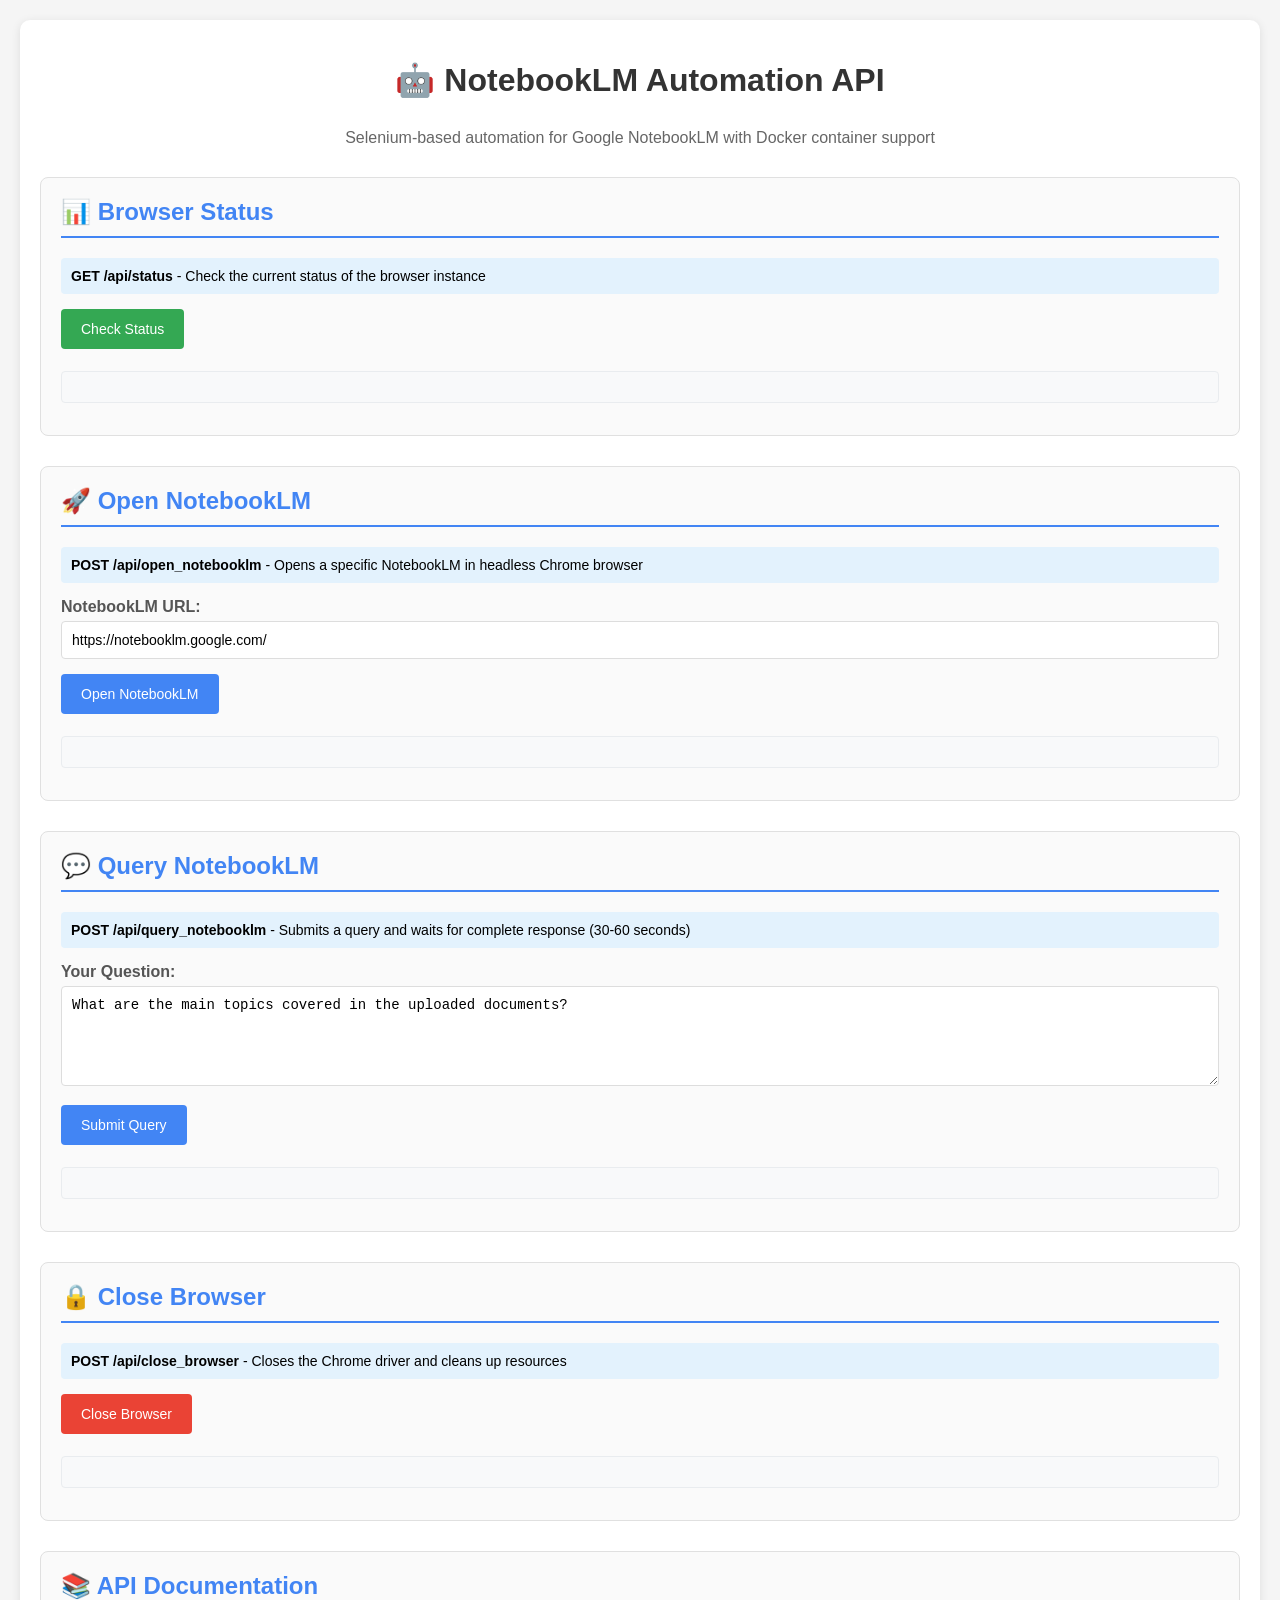
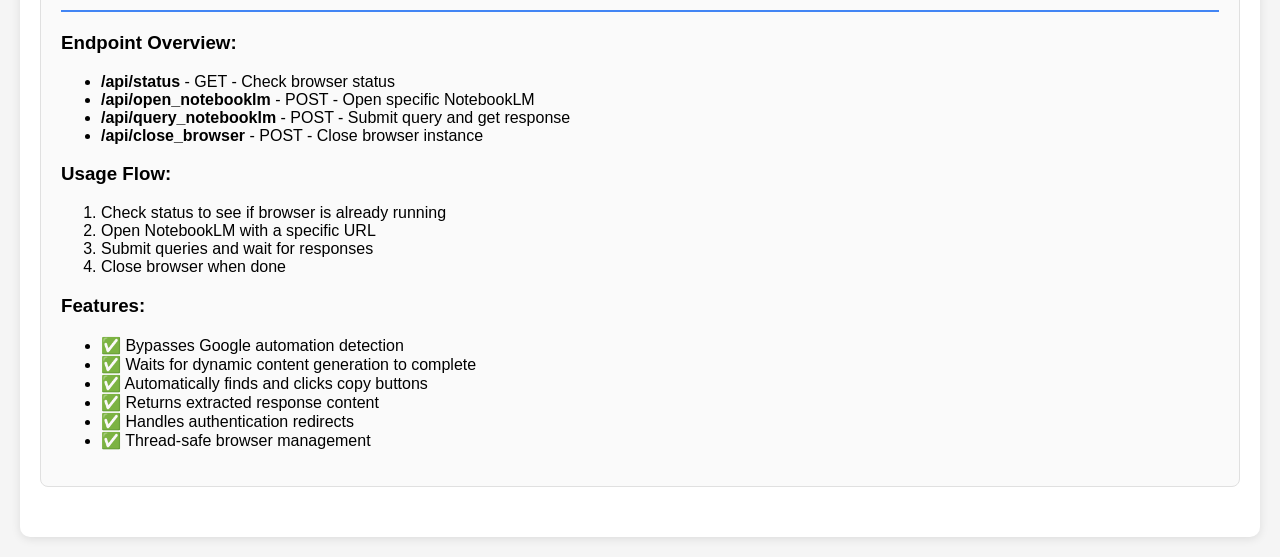
==== static/index.html @ 57ee6419 "System initial runnning" ====
<!DOCTYPE html>
<html lang="en">
<head>
    <meta charset="UTF-8">
    <link rel="icon" type="image/x-icon" href="/favicon.ico" />
    <meta name="viewport" content="width=device-width, initial-scale=1.0">
    <title>NotebookLM Automation API</title>
    <meta name="description" content="A web interface for the NotebookLM Automation API, allowing users to control a headless Chrome browser to interact with Google NotebookLM.">
    <link rel="preconnect" href="/api" crossorigin>
    <style>
        body { 
            font-family: 'Segoe UI', Tahoma, Geneva, Verdana, sans-serif; 
            margin: 20px; 
            background-color: #f5f5f5;
        }
        .container {
            max-width: 1200px;
            margin: 0 auto;
            background-color: white;
            padding: 20px;
            border-radius: 10px;
            box-shadow: 0 2px 10px rgba(0,0,0,0.1);
        }
        .section { 
            margin-bottom: 30px; 
            padding: 20px; 
            border: 1px solid #e0e0e0; 
            border-radius: 8px; 
            background-color: #fafafa;
        }
        h1 {
            color: #333;
            text-align: center;
            margin-bottom: 30px;
        }
        h2 { 
            margin-top: 0; 
            color: #4285f4;
            border-bottom: 2px solid #4285f4;
            padding-bottom: 10px;
        }
        label { 
            display: block; 
            margin-bottom: 5px; 
            font-weight: bold;
            color: #555;
        }
        input[type="text"], input[type="url"], textarea { 
            margin-bottom: 15px; 
            padding: 10px; 
            width: 100%; 
            border: 1px solid #ddd;
            border-radius: 4px;
            font-size: 14px;
            box-sizing: border-box;
        }
        textarea {
            height: 100px;
            resize: vertical;
        }
        button { 
            padding: 12px 20px; 
            margin-right: 10px; 
            margin-bottom: 10px;
            cursor: pointer; 
            background-color: #4285f4;
            color: white;
            border: none;
            border-radius: 4px;
            font-size: 14px;
            transition: background-color 0.3s;
        }
        button:hover {
            background-color: #3367d6;
        }
        button:disabled {
            background-color: #ccc;
            cursor: not-allowed;
        }
        .status-button {
            background-color: #34a853;
        }
        .status-button:hover {
            background-color: #2d8f47;
        }
        .close-button {
            background-color: #ea4335;
        }
        .close-button:hover {
            background-color: #d33b2c;
        }
        pre { 
            background-color: #f8f9fa; 
            padding: 15px; 
            border: 1px solid #e9ecef; 
            border-radius: 4px; 
            white-space: pre-wrap; 
            word-wrap: break-word; 
            font-size: 12px;
            max-height: 300px;
            overflow-y: auto;
        }
        .success {
            border-left: 4px solid #34a853;
            background-color: #e8f5e8;
        }
        .error {
            border-left: 4px solid #ea4335;
            background-color: #fce8e6;
        }
        .warning {
            border-left: 4px solid #fbbc04;
            background-color: #fef7e0;
        }
        .loading {
            display: inline-block;
            width: 20px;
            height: 20px;
            border: 3px solid #f3f3f3;
            border-top: 3px solid #4285f4;
            border-radius: 50%;
            animation: spin 1s linear infinite;
            margin-left: 10px;
        }
        @keyframes spin {
            0% { transform: rotate(0deg); }
            100% { transform: rotate(360deg); }
        }
        .endpoint-info {
            background-color: #e3f2fd;
            padding: 10px;
            border-radius: 4px;
            margin-bottom: 15px;
            font-size: 14px;
        }
    </style>
</head>
<body>
    <div class="container">
        <h1>🤖 NotebookLM Automation API</h1>
        <p style="text-align: center; color: #666; margin-bottom: 30px;">
            Selenium-based automation for Google NotebookLM with Docker container support
        </p>

        <!-- Status Check -->
        <div class="section">
            <h2>📊 Browser Status</h2>
            <div class="endpoint-info">
                <strong>GET /api/status</strong> - Check the current status of the browser instance
            </div>
            <button class="status-button" onclick="checkStatus()" aria-label="Check browser status">Check Status</button>
            <pre id="status-result"></pre>
        </div>

        <!-- Open NotebookLM -->
        <div class="section">
            <h2>🚀 Open NotebookLM</h2>
            <div class="endpoint-info">
                <strong>POST /api/open_notebooklm</strong> - Opens a specific NotebookLM in headless Chrome browser
            </div>
            <label for="notebooklm-url">NotebookLM URL:</label>
            <input type="url" id="notebooklm-url" name="notebooklm_url" 
                   placeholder="https://notebooklm.google.com/notebook/..." 
                   value="https://notebooklm.google.com/">
            <button onclick="openNotebookLM()" aria-label="Open NotebookLM">Open NotebookLM</button>
            <pre id="open-result"></pre>
        </div>

        <!-- Query NotebookLM -->
        <div class="section">
            <h2>💬 Query NotebookLM</h2>
            <div class="endpoint-info">
                <strong>POST /api/query_notebooklm</strong> - Submits a query and waits for complete response (30-60 seconds)
            </div>
            <label for="query-text">Your Question:</label>
            <textarea id="query-text" name="query" 
                      placeholder="Enter your question for NotebookLM here...">What are the main topics covered in the uploaded documents?</textarea>
            <button onclick="queryNotebookLM()" aria-label="Submit query to NotebookLM">Submit Query</button>
            <pre id="query-result"></pre>
        </div>

        <!-- Close Browser -->
        <div class="section">
            <h2>🔒 Close Browser</h2>
            <div class="endpoint-info">
                <strong>POST /api/close_browser</strong> - Closes the Chrome driver and cleans up resources
            </div>
            <button class="close-button" onclick="closeBrowser()" aria-label="Close browser instance">Close Browser</button>
            <pre id="close-result"></pre>
        </div>

        <!-- API Documentation -->
        <div class="section">
            <h2>📚 API Documentation</h2>
            <h3>Endpoint Overview:</h3>
            <ul>
                <li><strong>/api/status</strong> - GET - Check browser status</li>
                <li><strong>/api/open_notebooklm</strong> - POST - Open specific NotebookLM</li>
                <li><strong>/api/query_notebooklm</strong> - POST - Submit query and get response</li>
                <li><strong>/api/close_browser</strong> - POST - Close browser instance</li>
            </ul>
            
            <h3>Usage Flow:</h3>
            <ol>
                <li>Check status to see if browser is already running</li>
                <li>Open NotebookLM with a specific URL</li>
                <li>Submit queries and wait for responses</li>
                <li>Close browser when done</li>
            </ol>

            <h3>Features:</h3>
            <ul>
                <li>✅ Bypasses Google automation detection</li>
                <li>✅ Waits for dynamic content generation to complete</li>
                <li>✅ Automatically finds and clicks copy buttons</li>
                <li>✅ Returns extracted response content</li>
                <li>✅ Handles authentication redirects</li>
                <li>✅ Thread-safe browser management</li>
            </ul>
        </div>
    </div>

    <script>
        const API_BASE_URL = '/api';
        let isLoading = false;

        // Helper function to display results with styling
        function displayResult(elementId, data, type = 'info') {
            const element = document.getElementById(elementId);
            element.textContent = JSON.stringify(data, null, 2);
            element.className = type;
        }

        // Helper function to display errors
        function displayError(elementId, error) {
            const element = document.getElementById(elementId);
            element.textContent = `Error: ${error.message || error}`;
            element.className = 'error';
        }

        // Helper function to show loading state
        function setLoading(buttonElement, isLoading) {
            if (isLoading) {
                buttonElement.disabled = true;
                buttonElement.innerHTML += '<span class="loading"></span>';
            } else {
                buttonElement.disabled = false;
                const loading = buttonElement.querySelector('.loading');
                if (loading) loading.remove();
            }
        }

        // Check browser status
        async function checkStatus() {
            const resultElementId = 'status-result';
            const button = event.target;
            
            try {
                setLoading(button, true);
                const response = await fetch(`${API_BASE_URL}/status`);
                const data = await response.json();
                
                if (!response.ok) {
                    displayError(resultElementId, data);
                    return;
                }
                
                const type = data.browser_active ? 'success' : 'warning';
                displayResult(resultElementId, data, type);
            } catch (error) {
                displayError(resultElementId, error);
            } finally {
                setLoading(button, false);
            }
        }

        // Open NotebookLM
        async function openNotebookLM() {
            const resultElementId = 'open-result';
            const button = event.target;
            const url = document.getElementById('notebooklm-url').value;
            
            if (!url) {
                displayError(resultElementId, 'NotebookLM URL is required');
                return;
            }
            
            try {
                setLoading(button, true);
                const response = await fetch(`${API_BASE_URL}/open_notebooklm`, {
                    method: 'POST',
                    headers: { 'Content-Type': 'application/json' },
                    body: JSON.stringify({ notebooklm_url: url })
                });
                
                const data = await response.json();
                
                if (!response.ok) {
                    if (response.status === 401) {
                        displayResult(resultElementId, data, 'warning');
                    } else {
                        displayError(resultElementId, data);
                    }
                    return;
                }
                
                displayResult(resultElementId, data, 'success');
            } catch (error) {
                displayError(resultElementId, error);
            } finally {
                setLoading(button, false);
            }
        }

        // Query NotebookLM
        async function queryNotebookLM() {
            const resultElementId = 'query-result';
            const button = event.target;
            const query = document.getElementById('query-text').value;
            
            if (!query) {
                displayError(resultElementId, 'Query text is required');
                return;
            }
            
            try {
                setLoading(button, true);
                
                // Show initial message
                document.getElementById(resultElementId).textContent = 'Submitting query and waiting for response... This may take 30-60 seconds.';
                document.getElementById(resultElementId).className = 'warning';
                
                const response = await fetch(`${API_BASE_URL}/query_notebooklm`, {
                    method: 'POST',
                    headers: { 'Content-Type': 'application/json' },
                    body: JSON.stringify({ query: query })
                });
                
                const data = await response.json();
                
                if (!response.ok) {
                    displayError(resultElementId, data);
                    return;
                }
                
                displayResult(resultElementId, data, 'success');
            } catch (error) {
                displayError(resultElementId, error);
            } finally {
                setLoading(button, false);
            }
        }

        // Close browser
        async function closeBrowser() {
            const resultElementId = 'close-result';
            const button = event.target;
            
            try {
                setLoading(button, true);
                const response = await fetch(`${API_BASE_URL}/close_browser`, {
                    method: 'POST',
                    headers: { 'Content-Type': 'application/json' }
                });
                
                const data = await response.json();
                
                if (!response.ok) {
                    displayError(resultElementId, data);
                    return;
                }
                
                displayResult(resultElementId, data, 'success');
            } catch (error) {
                displayError(resultElementId, error);
            } finally {
                setLoading(button, false);
            }
        }

        // Auto-check status on page load
        window.addEventListener('load', function() {
            setTimeout(checkStatus, 1000);
        });
    </script>
</body>
</html>
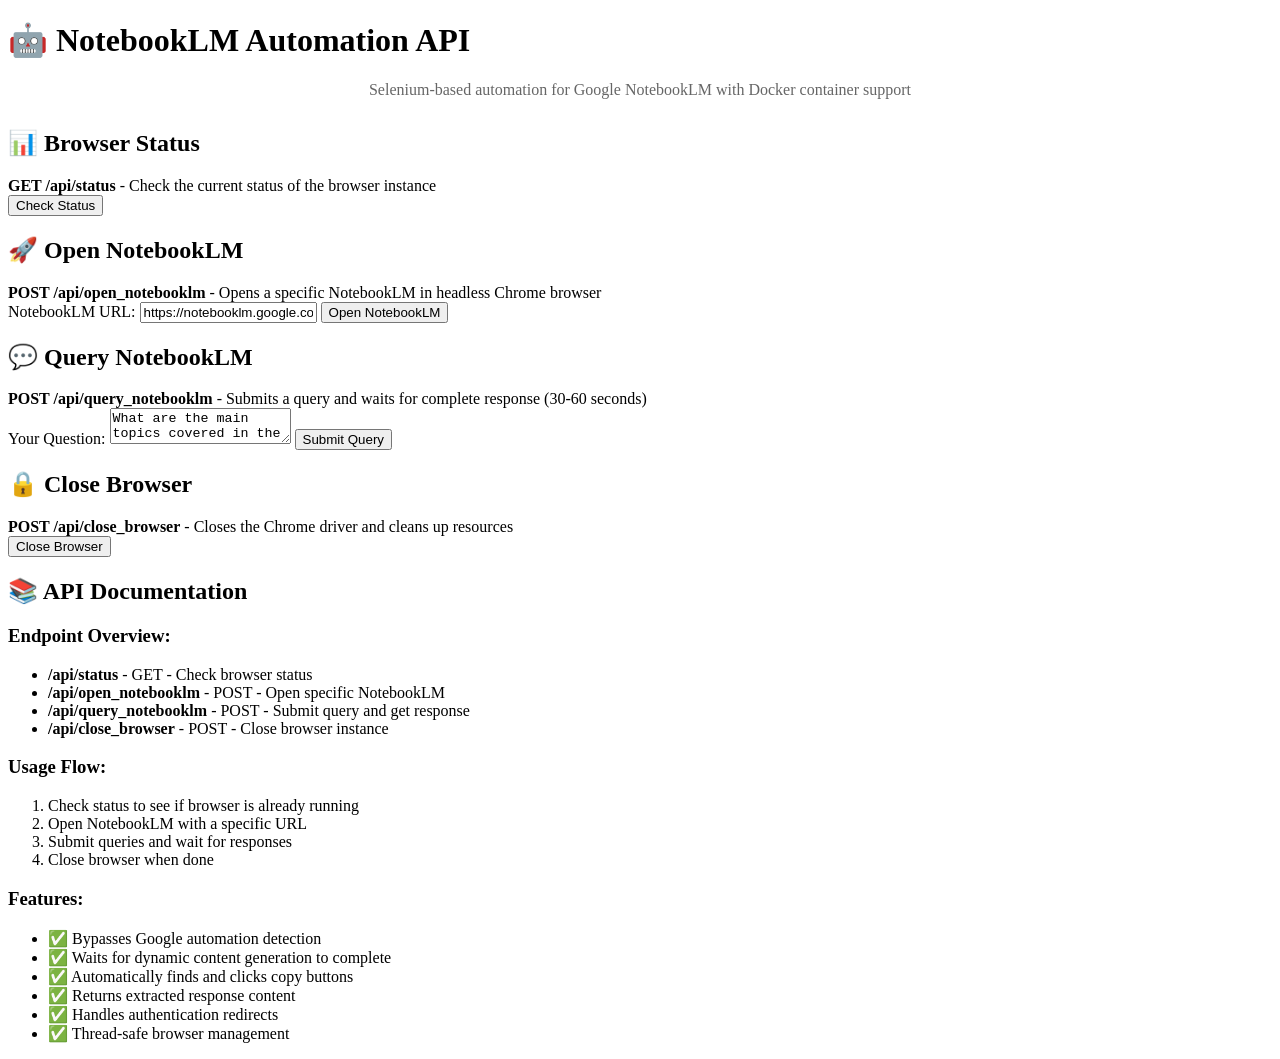
==== commit b2913937: "Try to use docker version in vscode" ====
--- a/static/index.html
+++ b/static/index.html
@@ -7,133 +7,7 @@
     <title>NotebookLM Automation API</title>
     <meta name="description" content="A web interface for the NotebookLM Automation API, allowing users to control a headless Chrome browser to interact with Google NotebookLM.">
     <link rel="preconnect" href="/api" crossorigin>
-    <style>
-        body { 
-            font-family: 'Segoe UI', Tahoma, Geneva, Verdana, sans-serif; 
-            margin: 20px; 
-            background-color: #f5f5f5;
-        }
-        .container {
-            max-width: 1200px;
-            margin: 0 auto;
-            background-color: white;
-            padding: 20px;
-            border-radius: 10px;
-            box-shadow: 0 2px 10px rgba(0,0,0,0.1);
-        }
-        .section { 
-            margin-bottom: 30px; 
-            padding: 20px; 
-            border: 1px solid #e0e0e0; 
-            border-radius: 8px; 
-            background-color: #fafafa;
-        }
-        h1 {
-            color: #333;
-            text-align: center;
-            margin-bottom: 30px;
-        }
-        h2 { 
-            margin-top: 0; 
-            color: #4285f4;
-            border-bottom: 2px solid #4285f4;
-            padding-bottom: 10px;
-        }
-        label { 
-            display: block; 
-            margin-bottom: 5px; 
-            font-weight: bold;
-            color: #555;
-        }
-        input[type="text"], input[type="url"], textarea { 
-            margin-bottom: 15px; 
-            padding: 10px; 
-            width: 100%; 
-            border: 1px solid #ddd;
-            border-radius: 4px;
-            font-size: 14px;
-            box-sizing: border-box;
-        }
-        textarea {
-            height: 100px;
-            resize: vertical;
-        }
-        button { 
-            padding: 12px 20px; 
-            margin-right: 10px; 
-            margin-bottom: 10px;
-            cursor: pointer; 
-            background-color: #4285f4;
-            color: white;
-            border: none;
-            border-radius: 4px;
-            font-size: 14px;
-            transition: background-color 0.3s;
-        }
-        button:hover {
-            background-color: #3367d6;
-        }
-        button:disabled {
-            background-color: #ccc;
-            cursor: not-allowed;
-        }
-        .status-button {
-            background-color: #34a853;
-        }
-        .status-button:hover {
-            background-color: #2d8f47;
-        }
-        .close-button {
-            background-color: #ea4335;
-        }
-        .close-button:hover {
-            background-color: #d33b2c;
-        }
-        pre { 
-            background-color: #f8f9fa; 
-            padding: 15px; 
-            border: 1px solid #e9ecef; 
-            border-radius: 4px; 
-            white-space: pre-wrap; 
-            word-wrap: break-word; 
-            font-size: 12px;
-            max-height: 300px;
-            overflow-y: auto;
-        }
-        .success {
-            border-left: 4px solid #34a853;
-            background-color: #e8f5e8;
-        }
-        .error {
-            border-left: 4px solid #ea4335;
-            background-color: #fce8e6;
-        }
-        .warning {
-            border-left: 4px solid #fbbc04;
-            background-color: #fef7e0;
-        }
-        .loading {
-            display: inline-block;
-            width: 20px;
-            height: 20px;
-            border: 3px solid #f3f3f3;
-            border-top: 3px solid #4285f4;
-            border-radius: 50%;
-            animation: spin 1s linear infinite;
-            margin-left: 10px;
-        }
-        @keyframes spin {
-            0% { transform: rotate(0deg); }
-            100% { transform: rotate(360deg); }
-        }
-        .endpoint-info {
-            background-color: #e3f2fd;
-            padding: 10px;
-            border-radius: 4px;
-            margin-bottom: 15px;
-            font-size: 14px;
-        }
-    </style>
+    <link rel="stylesheet" href="dist/style.min.css">
 </head>
 <body>
     <div class="container">
@@ -220,168 +94,6 @@
         </div>
     </div>
 
-    <script>
-        const API_BASE_URL = '/api';
-        let isLoading = false;
-
-        // Helper function to display results with styling
-        function displayResult(elementId, data, type = 'info') {
-            const element = document.getElementById(elementId);
-            element.textContent = JSON.stringify(data, null, 2);
-            element.className = type;
-        }
-
-        // Helper function to display errors
-        function displayError(elementId, error) {
-            const element = document.getElementById(elementId);
-            element.textContent = `Error: ${error.message || error}`;
-            element.className = 'error';
-        }
-
-        // Helper function to show loading state
-        function setLoading(buttonElement, isLoading) {
-            if (isLoading) {
-                buttonElement.disabled = true;
-                buttonElement.innerHTML += '<span class="loading"></span>';
-            } else {
-                buttonElement.disabled = false;
-                const loading = buttonElement.querySelector('.loading');
-                if (loading) loading.remove();
-            }
-        }
-
-        // Check browser status
-        async function checkStatus() {
-            const resultElementId = 'status-result';
-            const button = event.target;
-            
-            try {
-                setLoading(button, true);
-                const response = await fetch(`${API_BASE_URL}/status`);
-                const data = await response.json();
-                
-                if (!response.ok) {
-                    displayError(resultElementId, data);
-                    return;
-                }
-                
-                const type = data.browser_active ? 'success' : 'warning';
-                displayResult(resultElementId, data, type);
-            } catch (error) {
-                displayError(resultElementId, error);
-            } finally {
-                setLoading(button, false);
-            }
-        }
-
-        // Open NotebookLM
-        async function openNotebookLM() {
-            const resultElementId = 'open-result';
-            const button = event.target;
-            const url = document.getElementById('notebooklm-url').value;
-            
-            if (!url) {
-                displayError(resultElementId, 'NotebookLM URL is required');
-                return;
-            }
-            
-            try {
-                setLoading(button, true);
-                const response = await fetch(`${API_BASE_URL}/open_notebooklm`, {
-                    method: 'POST',
-                    headers: { 'Content-Type': 'application/json' },
-                    body: JSON.stringify({ notebooklm_url: url })
-                });
-                
-                const data = await response.json();
-                
-                if (!response.ok) {
-                    if (response.status === 401) {
-                        displayResult(resultElementId, data, 'warning');
-                    } else {
-                        displayError(resultElementId, data);
-                    }
-                    return;
-                }
-                
-                displayResult(resultElementId, data, 'success');
-            } catch (error) {
-                displayError(resultElementId, error);
-            } finally {
-                setLoading(button, false);
-            }
-        }
-
-        // Query NotebookLM
-        async function queryNotebookLM() {
-            const resultElementId = 'query-result';
-            const button = event.target;
-            const query = document.getElementById('query-text').value;
-            
-            if (!query) {
-                displayError(resultElementId, 'Query text is required');
-                return;
-            }
-            
-            try {
-                setLoading(button, true);
-                
-                // Show initial message
-                document.getElementById(resultElementId).textContent = 'Submitting query and waiting for response... This may take 30-60 seconds.';
-                document.getElementById(resultElementId).className = 'warning';
-                
-                const response = await fetch(`${API_BASE_URL}/query_notebooklm`, {
-                    method: 'POST',
-                    headers: { 'Content-Type': 'application/json' },
-                    body: JSON.stringify({ query: query })
-                });
-                
-                const data = await response.json();
-                
-                if (!response.ok) {
-                    displayError(resultElementId, data);
-                    return;
-                }
-                
-                displayResult(resultElementId, data, 'success');
-            } catch (error) {
-                displayError(resultElementId, error);
-            } finally {
-                setLoading(button, false);
-            }
-        }
-
-        // Close browser
-        async function closeBrowser() {
-            const resultElementId = 'close-result';
-            const button = event.target;
-            
-            try {
-                setLoading(button, true);
-                const response = await fetch(`${API_BASE_URL}/close_browser`, {
-                    method: 'POST',
-                    headers: { 'Content-Type': 'application/json' }
-                });
-                
-                const data = await response.json();
-                
-                if (!response.ok) {
-                    displayError(resultElementId, data);
-                    return;
-                }
-                
-                displayResult(resultElementId, data, 'success');
-            } catch (error) {
-                displayError(resultElementId, error);
-            } finally {
-                setLoading(button, false);
-            }
-        }
-
-        // Auto-check status on page load
-        window.addEventListener('load', function() {
-            setTimeout(checkStatus, 1000);
-        });
-    </script>
+    <script src="dist/script.min.js"></script>
 </body>
 </html>
